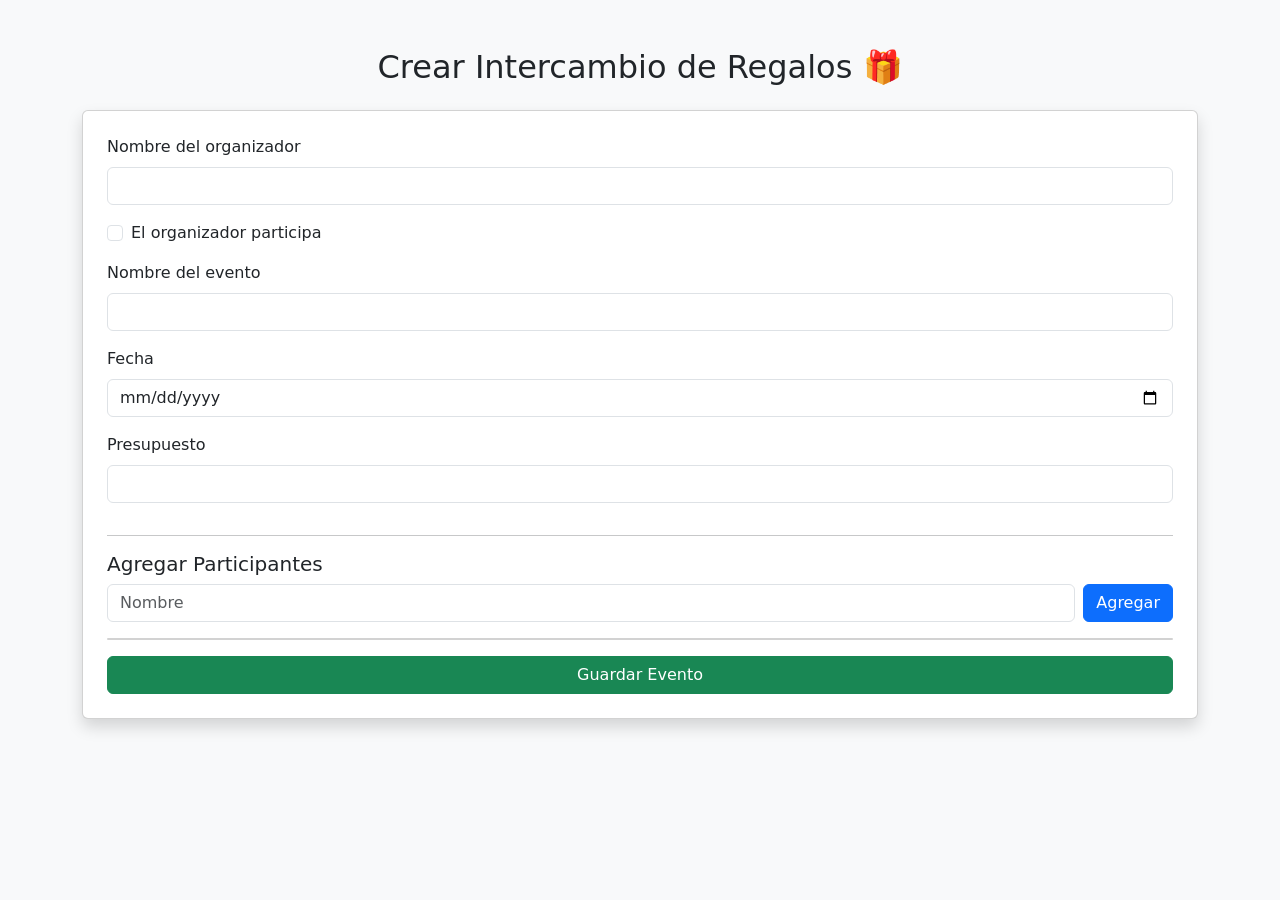
==== evento.html @ d624275c "Formulario eventro con participantes y Localstorage" ====
<!DOCTYPE html>
<html lang="es">

<head>

<meta charset="UTF-8">
<title>Crear Evento</title>

<meta name="viewport" content="width=device-width, initial-scale=1">

<link href="https://cdn.jsdelivr.net/npm/bootstrap@5.3.2/dist/css/bootstrap.min.css" rel="stylesheet">

</head>

<body class="bg-light">

<div class="container mt-5">

<h2 class="text-center mb-4">Crear Intercambio de Regalos 🎁</h2>

<div class="card p-4 shadow">

<!-- Organizador -->

<div class="mb-3">
<label class="form-label">Nombre del organizador</label>
<input type="text" id="organizador" class="form-control">
</div>

<div class="form-check mb-3">
<input class="form-check-input" type="checkbox" id="participa">
<label class="form-check-label">
El organizador participa
</label>
</div>

<!-- Evento -->

<div class="mb-3">
<label class="form-label">Nombre del evento</label>
<input type="text" id="nombreEvento" class="form-control">
</div>

<div class="mb-3">
<label class="form-label">Fecha</label>
<input type="date" id="fechaEvento" class="form-control">
</div>

<div class="mb-3">
<label class="form-label">Presupuesto</label>
<input type="number" id="presupuestoEvento" class="form-control">
</div>

<hr>

<!-- Participantes -->

<h5>Agregar Participantes</h5>

<div class="d-flex mb-3">

<input type="text" id="nuevoParticipante" class="form-control me-2" placeholder="Nombre">

<button class="btn btn-primary" onclick="agregarParticipante()">
Agregar
</button>

</div>

<ul id="listaParticipantes" class="list-group mb-3"></ul>

<button class="btn btn-success w-100" onclick="guardarEvento()">
Guardar Evento
</button>

</div>

</div>

<script src="js/app.js"></script>

</body>

</html>
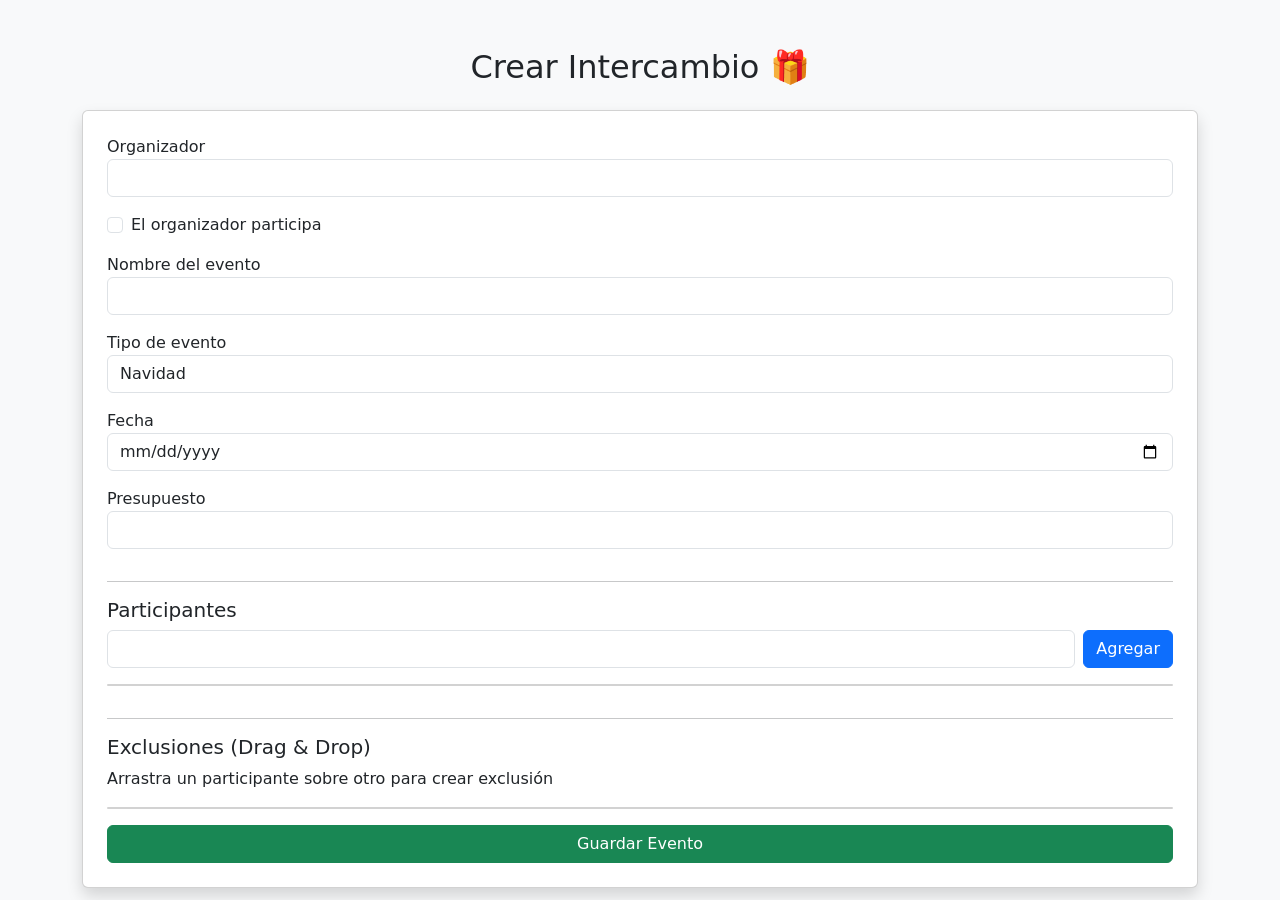
==== commit 6a511783: "Actualizacion del miniproyecto: drag and drop, exclusiones y sorteo" ====
--- a/evento.html
+++ b/evento.html
@@ -3,81 +3,91 @@
 
 <head>
 
-<meta charset="UTF-8">
-<title>Crear Evento</title>
+    <meta charset="UTF-8">
+    <title>Crear Evento</title>
 
-<meta name="viewport" content="width=device-width, initial-scale=1">
+    <meta name="viewport" content="width=device-width, initial-scale=1">
 
-<link href="https://cdn.jsdelivr.net/npm/bootstrap@5.3.2/dist/css/bootstrap.min.css" rel="stylesheet">
+    <link href="https://cdn.jsdelivr.net/npm/bootstrap@5.3.2/dist/css/bootstrap.min.css" rel="stylesheet">
 
 </head>
 
 <body class="bg-light">
 
-<div class="container mt-5">
+    <div class="container mt-5">
 
-<h2 class="text-center mb-4">Crear Intercambio de Regalos 🎁</h2>
+        <h2 class="text-center mb-4">Crear Intercambio 🎁</h2>
 
-<div class="card p-4 shadow">
+        <div class="card p-4 shadow">
 
-<!-- Organizador -->
+            <div class="mb-3">
+                <label>Organizador</label>
+                <input type="text" id="organizador" class="form-control">
+            </div>
 
-<div class="mb-3">
-<label class="form-label">Nombre del organizador</label>
-<input type="text" id="organizador" class="form-control">
-</div>
+            <div class="form-check mb-3">
+                <input class="form-check-input" type="checkbox" id="participa">
+                <label class="form-check-label">El organizador participa</label>
+            </div>
 
-<div class="form-check mb-3">
-<input class="form-check-input" type="checkbox" id="participa">
-<label class="form-check-label">
-El organizador participa
-</label>
-</div>
+            <div class="mb-3">
+                <label>Nombre del evento</label>
+                <input type="text" id="nombreEvento" class="form-control">
+            </div>
 
-<!-- Evento -->
+            <div class="mb-3">
+                <label>Tipo de evento</label>
+                <select id="tipoEvento" class="form-control">
+                    <option>Navidad</option>
+                    <option>Cumpleaños</option>
+                    <option>Intercambio</option>
+                    <option>Otro</option>
+                </select>
+            </div>
 
-<div class="mb-3">
-<label class="form-label">Nombre del evento</label>
-<input type="text" id="nombreEvento" class="form-control">
-</div>
+            <div class="mb-3">
+                <label>Fecha</label>
+                <input type="date" id="fechaEvento" class="form-control">
+            </div>
 
-<div class="mb-3">
-<label class="form-label">Fecha</label>
-<input type="date" id="fechaEvento" class="form-control">
-</div>
+            <div class="mb-3">
+                <label>Presupuesto</label>
+                <input type="number" id="presupuestoEvento" class="form-control">
+            </div>
 
-<div class="mb-3">
-<label class="form-label">Presupuesto</label>
-<input type="number" id="presupuestoEvento" class="form-control">
-</div>
+            <hr>
 
-<hr>
+            <h5>Participantes</h5>
 
-<!-- Participantes -->
+            <div class="d-flex mb-3">
 
-<h5>Agregar Participantes</h5>
+                <input type="text" id="nuevoParticipante" class="form-control me-2">
 
-<div class="d-flex mb-3">
+                <button class="btn btn-primary" onclick="agregarParticipante()">
+                    Agregar
+                </button>
 
-<input type="text" id="nuevoParticipante" class="form-control me-2" placeholder="Nombre">
+            </div>
 
-<button class="btn btn-primary" onclick="agregarParticipante()">
-Agregar
-</button>
+            <ul id="listaParticipantes" class="list-group mb-3"></ul>
 
-</div>
+            <hr>
 
-<ul id="listaParticipantes" class="list-group mb-3"></ul>
+            <h5>Exclusiones (Drag & Drop)</h5>
 
-<button class="btn btn-success w-100" onclick="guardarEvento()">
-Guardar Evento
-</button>
+            <p>Arrastra un participante sobre otro para crear exclusión</p>
 
-</div>
+            <ul id="listaExclusiones" class="list-group mb-3"></ul>
 
-</div>
+            <button class="btn btn-success w-100" onclick="guardarEvento()">
+                Guardar Evento
+            </button>
 
-<script src="js/app.js"></script>
+        </div>
+
+    </div>
+
+    <script src="js/app.js"></script>
 
 </body>
 
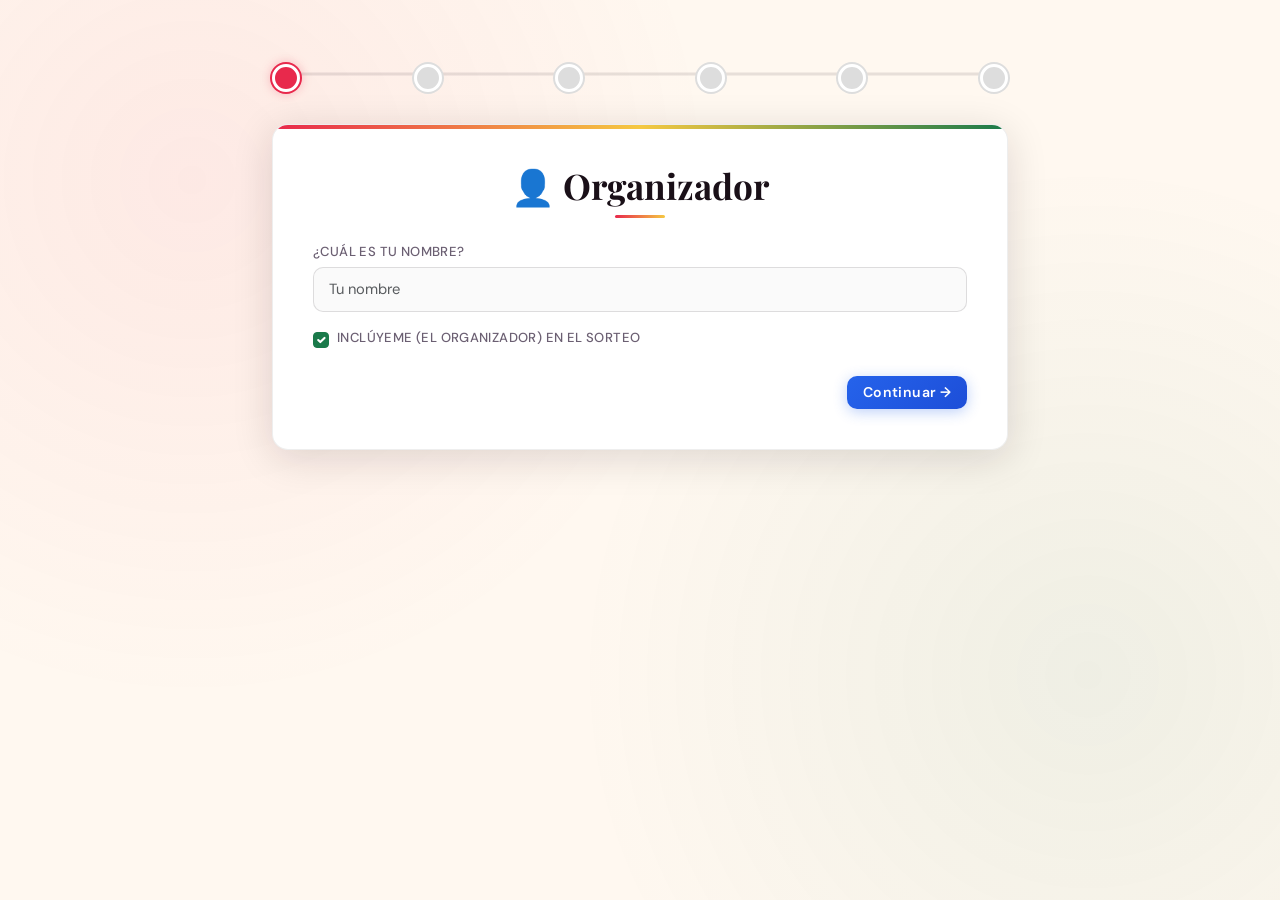
==== commit 24848231: "Actualizacion" ====
--- a/evento.html
+++ b/evento.html
@@ -1,94 +1,202 @@
 <!DOCTYPE html>
 <html lang="es">
-
 <head>
-
-    <meta charset="UTF-8">
-    <title>Crear Evento</title>
-
-    <meta name="viewport" content="width=device-width, initial-scale=1">
-
-    <link href="https://cdn.jsdelivr.net/npm/bootstrap@5.3.2/dist/css/bootstrap.min.css" rel="stylesheet">
-
+  <meta charset="UTF-8">
+  <title>Crear Evento – GiftSwap</title>
+  <meta name="viewport" content="width=device-width, initial-scale=1">
+  <link href="https://cdn.jsdelivr.net/npm/bootstrap@5.3.2/dist/css/bootstrap.min.css" rel="stylesheet">
+  <link rel="stylesheet" href="css/estilos.css">
 </head>
-
 <body class="bg-light">
 
-    <div class="container mt-5">
-
-        <h2 class="text-center mb-4">Crear Intercambio 🎁</h2>
-
+  <div class="container py-5">
+
+    <!-- Barra de progreso -->
+    <div class="row justify-content-center mb-4">
+      <div class="col-12 col-md-10 col-lg-8">
+        <div class="progress-wizard">
+          <div class="progress-track">
+            <div class="progress-fill" id="progressFill"></div>
+          </div>
+          <div class="progress-steps" id="progressSteps"></div>
+        </div>
+      </div>
+    </div>
+
+    <!-- Contenedor de pasos -->
+    <div class="row justify-content-center">
+      <div class="col-12 col-md-10 col-lg-8">
         <div class="card p-4 shadow">
 
+          <!-- PASO 1: Organizador -->
+          <div class="wizard-step" id="paso1">
+            <h2 class="text-center mb-4">👤 Organizador</h2>
             <div class="mb-3">
-                <label>Organizador</label>
-                <input type="text" id="organizador" class="form-control">
-            </div>
-
-            <div class="form-check mb-3">
-                <input class="form-check-input" type="checkbox" id="participa">
-                <label class="form-check-label">El organizador participa</label>
-            </div>
+              <label>¿Cuál es tu nombre?</label>
+              <input type="text" id="organizador" class="form-control" placeholder="Tu nombre">
+            </div>
+            <div class="form-check mb-4">
+              <input class="form-check-input" type="checkbox" id="participa" checked>
+              <label class="form-check-label">Inclúyeme (el organizador) en el sorteo</label>
+            </div>
+            <div class="wizard-nav">
+              <span></span>
+              <button class="btn btn-primary" onclick="siguientePaso()">Continuar &rarr;</button>
+            </div>
+          </div>
+
+          <!-- PASO 2: Participantes -->
+          <div class="wizard-step d-none" id="paso2">
+            <h2 class="text-center mb-4">👥 Participantes</h2>
+            <p class="text-muted text-center mb-3">¿Con quién vas a sortear nombres?</p>
+
+            <div class="d-flex mb-3 gap-2">
+              <input type="text" id="nuevoParticipante" class="form-control" placeholder="Nombre del participante"
+                onkeydown="if(event.key==='Enter') agregarParticipante()">
+              <button class="btn btn-primary" onclick="agregarParticipante()">+</button>
+            </div>
+
+            <!-- Lista drag & drop -->
+            <ul id="listaParticipantes" class="list-group mb-3 drop-zone"
+                ondragover="dragOverLista(event)" ondrop="dropEnLista(event)"></ul>
+
+            <p class="text-muted small text-center">🖐 Arrastra los nombres para reordenarlos</p>
+
+            <div class="wizard-nav">
+              <button class="btn btn-outline-secondary" onclick="anteriorPaso()">&larr; Atrás</button>
+              <button class="btn btn-primary" onclick="siguientePaso()">Continuar &rarr;</button>
+            </div>
+          </div>
+
+          <!-- PASO 3: Exclusiones -->
+          <div class="wizard-step d-none" id="paso3">
+            <h2 class="text-center mb-4">🚫 Exclusiones</h2>
+            <p class="text-muted text-center mb-4">¿Quieres excluir ciertos sorteos?</p>
+
+            <div class="excl-toggle row g-2 mb-4">
+              <div class="col-6">
+                <button class="btn btn-excl w-100 active" id="btnNoExcl" onclick="setExclusiones(false)">
+                  No establecer exclusiones
+                </button>
+              </div>
+              <div class="col-6">
+                <button class="btn btn-excl w-100" id="btnSiExcl" onclick="setExclusiones(true)">
+                  Establecer exclusiones
+                </button>
+              </div>
+            </div>
+
+            <div id="panelExclusiones" class="d-none">
+              <div id="exclParticipantes"></div>
+            </div>
+
+            <div class="mt-3" id="resumenExclusiones"></div>
+
+            <div class="wizard-nav mt-4">
+              <button class="btn btn-outline-secondary" onclick="anteriorPaso()">&larr; Atrás</button>
+              <button class="btn btn-primary" onclick="siguientePaso()">Continuar &rarr;</button>
+            </div>
+          </div>
+
+          <!-- PASO 4: Tipo de evento -->
+          <div class="wizard-step d-none" id="paso4">
+            <h2 class="text-center mb-4">🎉 Tipo de Evento</h2>
+            <p class="text-muted text-center mb-3">¿Para qué vas a sortear nombres?</p>
+
+            <div class="row g-2 mb-3" id="tiposEventoGrid">
+              <div class="col-6 col-md-4">
+                <button class="btn btn-tipo w-100" onclick="selTipo(this,'Navidad')">🎄 Navidad</button>
+              </div>
+              <div class="col-6 col-md-4">
+                <button class="btn btn-tipo w-100" onclick="selTipo(this,'Intercambio')">🎁 Intercambio</button>
+              </div>
+              <div class="col-6 col-md-4">
+                <button class="btn btn-tipo w-100" onclick="selTipo(this,'Cumpleaños')">🎂 Cumpleaños</button>
+              </div>
+              <div class="col-6 col-md-4">
+                <button class="btn btn-tipo w-100" onclick="selTipo(this,'Día del Niño')">🧸 Día del Niño</button>
+              </div>
+              <div class="col-6 col-md-4">
+                <button class="btn btn-tipo w-100" onclick="selTipo(this,'Día de la Madre')">💐 Día de la Madre</button>
+              </div>
+              <div class="col-6 col-md-4">
+                <button class="btn btn-tipo w-100" onclick="selTipo(this,'Otro')">✏️ Mostrar más</button>
+              </div>
+            </div>
+
+            <div id="nombrePersonalizado" class="d-none mb-3">
+              <label>Nombre de la celebración</label>
+              <input type="text" id="nombreEvento" class="form-control" placeholder="Ej. Intercambio 2026">
+            </div>
+
+            <div class="wizard-nav">
+              <button class="btn btn-outline-secondary" onclick="anteriorPaso()">&larr; Atrás</button>
+              <button class="btn btn-primary" onclick="siguientePaso()">Continuar &rarr;</button>
+            </div>
+          </div>
+
+          <!-- PASO 5: Fecha -->
+          <div class="wizard-step d-none" id="paso5">
+            <h2 class="text-center mb-4">📅 Fecha del Evento</h2>
+            <p class="text-muted text-center mb-3" id="titFecha">¿Cuándo se celebra?</p>
+
+            <div class="row g-2 mb-3" id="fechasRapidas"></div>
 
             <div class="mb-3">
-                <label>Nombre del evento</label>
-                <input type="text" id="nombreEvento" class="form-control">
-            </div>
-
-            <div class="mb-3">
-                <label>Tipo de evento</label>
-                <select id="tipoEvento" class="form-control">
-                    <option>Navidad</option>
-                    <option>Cumpleaños</option>
-                    <option>Intercambio</option>
-                    <option>Otro</option>
-                </select>
-            </div>
-
-            <div class="mb-3">
-                <label>Fecha</label>
-                <input type="date" id="fechaEvento" class="form-control">
-            </div>
-
-            <div class="mb-3">
-                <label>Presupuesto</label>
-                <input type="number" id="presupuestoEvento" class="form-control">
-            </div>
-
-            <hr>
-
-            <h5>Participantes</h5>
-
-            <div class="d-flex mb-3">
-
-                <input type="text" id="nuevoParticipante" class="form-control me-2">
-
-                <button class="btn btn-primary" onclick="agregarParticipante()">
-                    Agregar
-                </button>
-
-            </div>
-
-            <ul id="listaParticipantes" class="list-group mb-3"></ul>
-
-            <hr>
-
-            <h5>Exclusiones (Drag & Drop)</h5>
-
-            <p>Arrastra un participante sobre otro para crear exclusión</p>
-
-            <ul id="listaExclusiones" class="list-group mb-3"></ul>
-
-            <button class="btn btn-success w-100" onclick="guardarEvento()">
-                Guardar Evento
-            </button>
-
-        </div>
-
+              <label>O elige otra fecha</label>
+              <input type="date" id="fechaEvento" class="form-control" onchange="selFechaManual()">
+            </div>
+
+            <div class="wizard-nav">
+              <button class="btn btn-outline-secondary" onclick="anteriorPaso()">&larr; Atrás</button>
+              <button class="btn btn-primary" onclick="siguientePaso()">Continuar &rarr;</button>
+            </div>
+          </div>
+
+          <!-- PASO 6: Presupuesto -->
+          <div class="wizard-step d-none" id="paso6">
+            <h2 class="text-center mb-4">💰 Presupuesto</h2>
+            <p class="text-muted text-center mb-3">¿Cuánto deberían gastar los participantes?</p>
+
+            <div class="row g-2 mb-3">
+              <div class="col-6 col-md-4">
+                <button class="btn btn-presupuesto w-100" onclick="selPresupuesto(this, 100)">$100</button>
+              </div>
+              <div class="col-6 col-md-4">
+                <button class="btn btn-presupuesto w-100" onclick="selPresupuesto(this, 150)">$150</button>
+              </div>
+              <div class="col-6 col-md-4">
+                <button class="btn btn-presupuesto w-100" onclick="selPresupuesto(this, 200)">$200</button>
+              </div>
+              <div class="col-6 col-md-4">
+                <button class="btn btn-presupuesto w-100" onclick="selPresupuesto(this, 300)">$300</button>
+              </div>
+              <div class="col-6 col-md-4">
+                <button class="btn btn-presupuesto w-100" onclick="selPresupuesto(this, 500)">$500</button>
+              </div>
+              <div class="col-6 col-md-4">
+                <button class="btn btn-presupuesto w-100" onclick="mostrarOtroPresupuesto(this)">Otro ✏️</button>
+              </div>
+            </div>
+
+            <div id="otroPresupuestoDiv" class="d-none mb-3">
+              <label>Introduce un importe</label>
+              <input type="number" id="presupuestoPersonalizado" class="form-control"
+                placeholder="Introduce un importe..." onchange="presupuestoSeleccionado=this.value">
+            </div>
+
+            <div class="wizard-nav">
+              <button class="btn btn-outline-secondary" onclick="anteriorPaso()">&larr; Atrás</button>
+              <button class="btn btn-success w-100 ms-2" onclick="guardarEvento()">Guardar y continuar ✓</button>
+            </div>
+          </div>
+
+        </div><!-- /card -->
+      </div>
     </div>
 
-    <script src="js/app.js"></script>
-
+  </div>
+
+  <script src="js/app.js"></script>
 </body>
-
-</html>+</html>
--- a/css/estilos.css
+++ b/css/estilos.css
@@ -0,0 +1,534 @@
+/* ============================================================
+   GiftSwap – estilos.css
+   ============================================================ */
+
+@import url('https://fonts.googleapis.com/css2?family=Playfair+Display:wght@700;900&family=DM+Sans:wght@300;400;500;600&display=swap');
+
+/* ── Variables ─────────────────────────────────────────────── */
+:root {
+  --rojo:    #E8294C;
+  --verde:   #1A7A4A;
+  --dorado:  #F5C842;
+  --crema:   #FFF8F0;
+  --oscuro:  #1A1018;
+  --carbon:  #2C2230;
+  --gris:    #6B5F72;
+  --sombra:  0 8px 40px rgba(26,16,24,.14);
+  --radio:   16px;
+  --trans:   .25s cubic-bezier(.4,0,.2,1);
+}
+
+*, *::before, *::after { box-sizing: border-box; margin: 0; padding: 0; }
+
+body {
+  font-family: 'DM Sans', sans-serif;
+  color: var(--oscuro);
+  background: var(--crema);
+  overflow-x: hidden;
+}
+
+body::before {
+  content: '';
+  position: fixed;
+  inset: 0;
+  background-image:
+    radial-gradient(circle at 15% 20%, rgba(232,41,76,.07) 0%, transparent 40%),
+    radial-gradient(circle at 85% 75%, rgba(26,122,74,.07) 0%, transparent 40%);
+  pointer-events: none;
+  z-index: 0;
+}
+
+.container { position: relative; z-index: 1; }
+
+/* ══════════════════════════════════════════════════════════
+   INDEX
+══════════════════════════════════════════════════════════ */
+body.bg-dark {
+  background: var(--oscuro) !important;
+  min-height: 100vh;
+  display: flex;
+  align-items: center;
+}
+
+body.bg-dark::before {
+  background-image:
+    radial-gradient(circle at 20% 30%, rgba(232,41,76,.22) 0%, transparent 45%),
+    radial-gradient(circle at 80% 70%, rgba(26,122,74,.18) 0%, transparent 45%),
+    radial-gradient(circle at 55% 55%, rgba(245,200,66,.10) 0%, transparent 55%);
+}
+
+.logo-wrap { animation: float 3s ease-in-out infinite; }
+.logo-emoji { font-size: 4rem; }
+
+@keyframes float {
+  0%,100% { transform: translateY(0); }
+  50%      { transform: translateY(-10px); }
+}
+
+body.bg-dark .display-3 {
+  font-family: 'Playfair Display', serif;
+  font-size: clamp(3rem, 8vw, 5.5rem);
+  font-weight: 900;
+  background: linear-gradient(135deg, var(--dorado), #fff 50%, var(--dorado));
+  -webkit-background-clip: text;
+  -webkit-text-fill-color: transparent;
+  background-clip: text;
+  background-size: 200% 200%;
+  animation: shimmer 4s ease-in-out infinite;
+  margin-bottom: .2rem;
+}
+
+@keyframes shimmer {
+  0%,100% { background-position: 0% 50%; }
+  50%      { background-position: 100% 50%; }
+}
+
+body.bg-dark .lead {
+  font-size: 1.1rem;
+  font-weight: 300;
+  letter-spacing: .15em;
+  text-transform: uppercase;
+  color: rgba(255,255,255,.45);
+}
+
+body.bg-dark .btn-primary {
+  background: linear-gradient(135deg, var(--rojo), #C0183A);
+  border: none;
+  border-radius: 50px;
+  padding: .9rem 2rem;
+  font-weight: 600;
+  letter-spacing: .04em;
+  box-shadow: 0 4px 24px rgba(232,41,76,.4);
+  transition: transform var(--trans), box-shadow var(--trans);
+  color: #fff;
+}
+body.bg-dark .btn-primary:hover {
+  transform: translateY(-3px);
+  box-shadow: 0 8px 32px rgba(232,41,76,.55);
+}
+
+/* Feature cards en index */
+.feature-card {
+  background: rgba(255,255,255,.06);
+  border: 1px solid rgba(255,255,255,.10);
+  border-radius: 14px;
+  padding: 1.2rem .8rem;
+  text-align: center;
+  transition: background var(--trans), transform var(--trans);
+  animation: fadeUp .6s ease both;
+}
+.feature-card:hover { background: rgba(255,255,255,.10); transform: translateY(-4px); }
+.feature-icon  { font-size: 1.8rem; margin-bottom: .4rem; }
+.feature-label { font-size: .8rem; color: rgba(255,255,255,.55); letter-spacing: .05em; }
+
+.features-row .col-6:nth-child(1) .feature-card { animation-delay: .1s; }
+.features-row .col-6:nth-child(2) .feature-card { animation-delay: .2s; }
+.features-row .col-6:nth-child(3) .feature-card { animation-delay: .3s; }
+.features-row .col-6:nth-child(4) .feature-card { animation-delay: .4s; }
+
+/* ══════════════════════════════════════════════════════════
+   PÁGINAS INTERNAS
+══════════════════════════════════════════════════════════ */
+body.bg-light { background: var(--crema) !important; }
+
+/* Animación de entrada */
+@keyframes fadeUp {
+  from { opacity: 0; transform: translateY(20px); }
+  to   { opacity: 1; transform: translateY(0); }
+}
+.container { animation: fadeUp .45s ease both; }
+
+/* ── Tipografía ─────────────────────────────────────────── */
+h2.text-center {
+  font-family: 'Playfair Display', serif;
+  font-size: clamp(1.6rem, 4vw, 2.4rem);
+  font-weight: 700;
+  color: var(--oscuro);
+  position: relative;
+  padding-bottom: .7rem;
+}
+h2.text-center::after {
+  content: '';
+  position: absolute;
+  bottom: 0; left: 50%;
+  transform: translateX(-50%);
+  width: 50px; height: 3px;
+  background: linear-gradient(90deg, var(--rojo), var(--dorado));
+  border-radius: 2px;
+}
+
+h4 { font-family: 'Playfair Display', serif; color: var(--carbon); font-size: 1.1rem; }
+h5 { font-weight: 600; color: var(--carbon); font-size: .95rem; }
+
+label {
+  font-weight: 500;
+  font-size: .82rem;
+  color: var(--gris);
+  letter-spacing: .03em;
+  text-transform: uppercase;
+  display: block;
+  margin-bottom: .3rem;
+}
+
+/* ── Card ───────────────────────────────────────────────── */
+.card {
+  background: #fff;
+  border: 1px solid rgba(26,16,24,.07) !important;
+  border-radius: var(--radio) !important;
+  box-shadow: var(--sombra) !important;
+  position: relative;
+  overflow: hidden;
+}
+.card::before {
+  content: '';
+  position: absolute;
+  top: 0; left: 0; right: 0;
+  height: 4px;
+  background: linear-gradient(90deg, var(--rojo), var(--dorado), var(--verde));
+}
+
+/* ── Inputs ─────────────────────────────────────────────── */
+.form-control, .form-select {
+  border: 1.5px solid rgba(26,16,24,.13);
+  border-radius: 10px !important;
+  padding: .65rem .95rem;
+  font-family: 'DM Sans', sans-serif;
+  font-size: .92rem;
+  background: #fafafa;
+  transition: border-color var(--trans), box-shadow var(--trans);
+}
+.form-control:focus, .form-select:focus {
+  border-color: var(--rojo);
+  box-shadow: 0 0 0 3px rgba(232,41,76,.1);
+  background: #fff;
+  outline: none;
+}
+.form-check-input:checked { background-color: var(--verde); border-color: var(--verde); }
+
+/* ── Botones generales ──────────────────────────────────── */
+.btn {
+  border-radius: 10px;
+  font-family: 'DM Sans', sans-serif;
+  font-weight: 600;
+  font-size: .88rem;
+  letter-spacing: .03em;
+  transition: transform var(--trans), box-shadow var(--trans);
+}
+.btn:hover { transform: translateY(-2px); }
+.btn:active { transform: translateY(0); }
+
+.btn-primary {
+  background: linear-gradient(135deg, #2563EB, #1D4ED8);
+  border: none;
+  color: #fff;
+  box-shadow: 0 3px 14px rgba(37,99,235,.3);
+}
+.btn-primary:hover { box-shadow: 0 6px 20px rgba(37,99,235,.45); color: #fff; }
+
+.btn-success {
+  background: linear-gradient(135deg, var(--verde), #155A38);
+  border: none;
+  color: #fff;
+  box-shadow: 0 3px 14px rgba(26,122,74,.3);
+}
+.btn-success:hover { box-shadow: 0 6px 20px rgba(26,122,74,.45); color: #fff; }
+
+.btn-danger {
+  background: linear-gradient(135deg, var(--rojo), #C0183A);
+  border: none;
+  color: #fff;
+  box-shadow: 0 3px 14px rgba(232,41,76,.3);
+}
+.btn-danger:hover { box-shadow: 0 6px 20px rgba(232,41,76,.45); color: #fff; }
+
+.btn-outline-secondary {
+  border: 1.5px solid rgba(26,16,24,.2);
+  color: var(--gris);
+  background: transparent;
+}
+.btn-outline-secondary:hover { background: rgba(26,16,24,.04); color: var(--carbon); }
+
+.btn-sm { padding: .2rem .55rem; font-size: .78rem; border-radius: 7px; }
+
+/* ── Barra de progreso wizard ───────────────────────────── */
+.progress-wizard {
+  position: relative;
+  padding: 1rem 0 .5rem;
+}
+.progress-track {
+  position: absolute;
+  top: 50%; left: 0; right: 0;
+  height: 3px;
+  background: rgba(26,16,24,.1);
+  transform: translateY(-50%);
+  border-radius: 2px;
+  z-index: 0;
+}
+.progress-fill {
+  height: 100%;
+  background: linear-gradient(90deg, var(--rojo), var(--dorado));
+  border-radius: 2px;
+  transition: width .5s ease;
+}
+.progress-steps {
+  display: flex;
+  justify-content: space-between;
+  position: relative;
+  z-index: 1;
+}
+.prog-dot {
+  width: 28px; height: 28px;
+  border-radius: 50%;
+  background: #ddd;
+  border: 3px solid #fff;
+  box-shadow: 0 0 0 2px #ddd;
+  transition: all var(--trans);
+}
+.prog-dot.active {
+  background: var(--rojo);
+  box-shadow: 0 0 0 2px var(--rojo), 0 0 12px rgba(232,41,76,.4);
+}
+.prog-dot.done {
+  background: var(--verde);
+  box-shadow: 0 0 0 2px var(--verde);
+}
+
+/* ── Navegación del wizard ──────────────────────────────── */
+.wizard-nav {
+  display: flex;
+  justify-content: space-between;
+  align-items: center;
+  margin-top: 1.5rem;
+  gap: .75rem;
+}
+
+/* ── Lista de participantes ─────────────────────────────── */
+.list-group-item {
+  border: 1px solid rgba(26,16,24,.08) !important;
+  border-radius: 10px !important;
+  margin-bottom: .4rem;
+  padding: .65rem .95rem;
+  background: #fafafa;
+  font-size: .9rem;
+  transition: background var(--trans), transform var(--trans), box-shadow var(--trans);
+}
+.list-group-item:hover {
+  background: #fff;
+  transform: translateX(3px);
+  box-shadow: 0 2px 10px rgba(26,16,24,.07);
+}
+.drag-handle { color: #bbb; cursor: grab; user-select: none; }
+.list-group-item.dragging { opacity: .4; }
+.list-group-item.drag-over { border-color: var(--rojo) !important; background: #fff0f3 !important; }
+
+/* ── Exclusiones paso 3 ─────────────────────────────────── */
+.btn-excl {
+  border: 1.5px solid rgba(26,16,24,.15);
+  color: var(--gris);
+  background: #fafafa;
+  border-radius: 10px;
+  font-size: .88rem;
+  padding: .65rem .5rem;
+  transition: all var(--trans);
+}
+.btn-excl.active {
+  background: var(--oscuro);
+  color: #fff;
+  border-color: var(--oscuro);
+}
+
+.excl-persona { border-bottom: 1px solid rgba(26,16,24,.07); padding-bottom: .75rem; }
+.excl-nombre  { font-weight: 600; font-size: .92rem; color: var(--carbon); margin-bottom: .4rem; }
+.excl-check label { font-size: .85rem; text-transform: none; letter-spacing: 0; color: var(--carbon); font-weight: 400; cursor: pointer; }
+
+.badge-excl {
+  display: inline-block;
+  background: #fff0f3;
+  border: 1px solid rgba(232,41,76,.2);
+  color: var(--rojo);
+  border-radius: 20px;
+  padding: .2rem .7rem;
+  font-size: .78rem;
+  font-weight: 500;
+}
+
+/* ── Botones tipo evento ────────────────────────────────── */
+.btn-tipo {
+  border: 1.5px solid rgba(26,16,24,.13);
+  color: var(--carbon);
+  background: #fafafa;
+  border-radius: 12px;
+  padding: .7rem .5rem;
+  font-size: .85rem;
+  transition: all var(--trans);
+}
+.btn-tipo:hover { background: #f0f0f0; transform: translateY(-2px); }
+.btn-tipo.active {
+  background: var(--oscuro);
+  color: #fff;
+  border-color: var(--oscuro);
+  box-shadow: 0 4px 14px rgba(26,16,24,.25);
+}
+
+/* ── Botones fecha ──────────────────────────────────────── */
+.btn-fecha {
+  border: 1.5px solid rgba(26,16,24,.13);
+  color: var(--carbon);
+  background: #fafafa;
+  border-radius: 10px;
+  padding: .65rem .5rem;
+  font-size: .82rem;
+  transition: all var(--trans);
+  text-align: center;
+}
+.btn-fecha:hover { background: #f0f0f0; transform: translateY(-2px); }
+.btn-fecha.active {
+  background: #2563EB;
+  color: #fff;
+  border-color: #2563EB;
+  box-shadow: 0 4px 14px rgba(37,99,235,.3);
+}
+
+/* ── Botones presupuesto ────────────────────────────────── */
+.btn-presupuesto {
+  border: 1.5px solid rgba(26,16,24,.13);
+  color: var(--carbon);
+  background: #fafafa;
+  border-radius: 12px;
+  padding: .8rem .5rem;
+  font-size: 1rem;
+  font-weight: 600;
+  transition: all var(--trans);
+}
+.btn-presupuesto:hover { background: #f0f0f0; transform: translateY(-2px); }
+.btn-presupuesto.active {
+  background: linear-gradient(135deg, var(--dorado), #e6b800);
+  color: var(--oscuro);
+  border-color: var(--dorado);
+  box-shadow: 0 4px 14px rgba(245,200,66,.4);
+}
+
+/* ── Resumen ────────────────────────────────────────────── */
+.dato-item {
+  display: flex;
+  flex-direction: column;
+  gap: .15rem;
+}
+.dato-label {
+  font-size: .72rem;
+  font-weight: 600;
+  text-transform: uppercase;
+  letter-spacing: .07em;
+  color: var(--gris);
+}
+.dato-valor {
+  font-size: 1rem;
+  font-weight: 500;
+  color: var(--oscuro);
+}
+.presupuesto-badge {
+  background: linear-gradient(135deg, var(--dorado), #e6b800);
+  color: var(--oscuro);
+  display: inline-block;
+  padding: .2rem .8rem;
+  border-radius: 20px;
+  font-weight: 700;
+  font-size: 1.05rem;
+  width: fit-content;
+}
+
+.chip-participante {
+  background: #f0f0f5;
+  border: 1px solid rgba(26,16,24,.08);
+  border-radius: 20px;
+  padding: .3rem .85rem;
+  font-size: .85rem;
+  font-weight: 500;
+  text-align: center;
+  color: var(--carbon);
+}
+
+.excl-item {
+  background: #fff3f5 !important;
+  border-left: 3px solid var(--rojo) !important;
+  font-size: .88rem;
+}
+
+/* ── Sorteo ─────────────────────────────────────────────── */
+.sorteo-animacion {
+  font-size: 4rem;
+  animation: float 2s ease-in-out infinite;
+}
+
+.rueda-sorteo {
+  font-size: 5rem;
+  display: inline-block;
+  transition: transform .1s linear;
+}
+
+/* Cards de resultado */
+.resultado-card {
+  background: linear-gradient(135deg, #f8fff9, #edfbf2);
+  border: 1.5px solid rgba(26,122,74,.15);
+  border-radius: 14px;
+  padding: 1.2rem 1rem;
+  text-align: center;
+  box-shadow: 0 2px 12px rgba(26,122,74,.08);
+}
+
+.resultado-oculto { opacity: 0; transform: translateY(20px) scale(.95); }
+.resultado-visible {
+  opacity: 1;
+  transform: translateY(0) scale(1);
+  transition: opacity .45s ease, transform .45s ease;
+}
+
+.resultado-dador {
+  font-weight: 700;
+  font-size: 1rem;
+  color: var(--carbon);
+  margin-bottom: .3rem;
+}
+.resultado-flecha {
+  font-size: 1.6rem;
+  margin: .2rem 0;
+}
+.resultado-receptor {
+  font-size: 1.1rem;
+  font-weight: 700;
+  color: var(--verde);
+}
+
+/* ── HR ─────────────────────────────────────────────────── */
+hr { border: none; border-top: 1px dashed rgba(26,16,24,.12); margin: 1.25rem 0; }
+
+/* ── Scrollbar ──────────────────────────────────────────── */
+::-webkit-scrollbar { width: 5px; }
+::-webkit-scrollbar-track { background: var(--crema); }
+::-webkit-scrollbar-thumb { background: rgba(26,16,24,.18); border-radius: 10px; }
+::selection { background: rgba(245,200,66,.35); color: var(--oscuro); }
+
+/* ══════════════════════════════════════════════════════════
+   RESPONSIVE – Bootstrap breakpoints
+   sm ≥576  md ≥768  lg ≥992
+══════════════════════════════════════════════════════════ */
+
+/* sm */
+@media (min-width: 576px) {
+  .card { padding: 2rem !important; }
+  .wizard-nav .btn { min-width: 120px; }
+}
+
+/* md */
+@media (min-width: 768px) {
+  h2.text-center { font-size: 2.2rem; }
+  .card { padding: 2.5rem !important; }
+
+  /* Dos columnas en formulario de evento */
+  .row-form-md { display: grid; grid-template-columns: 1fr 1fr; gap: 1rem; }
+}
+
+/* lg */
+@media (min-width: 992px) {
+  body.bg-dark .display-3 { font-size: 5.5rem; }
+}
